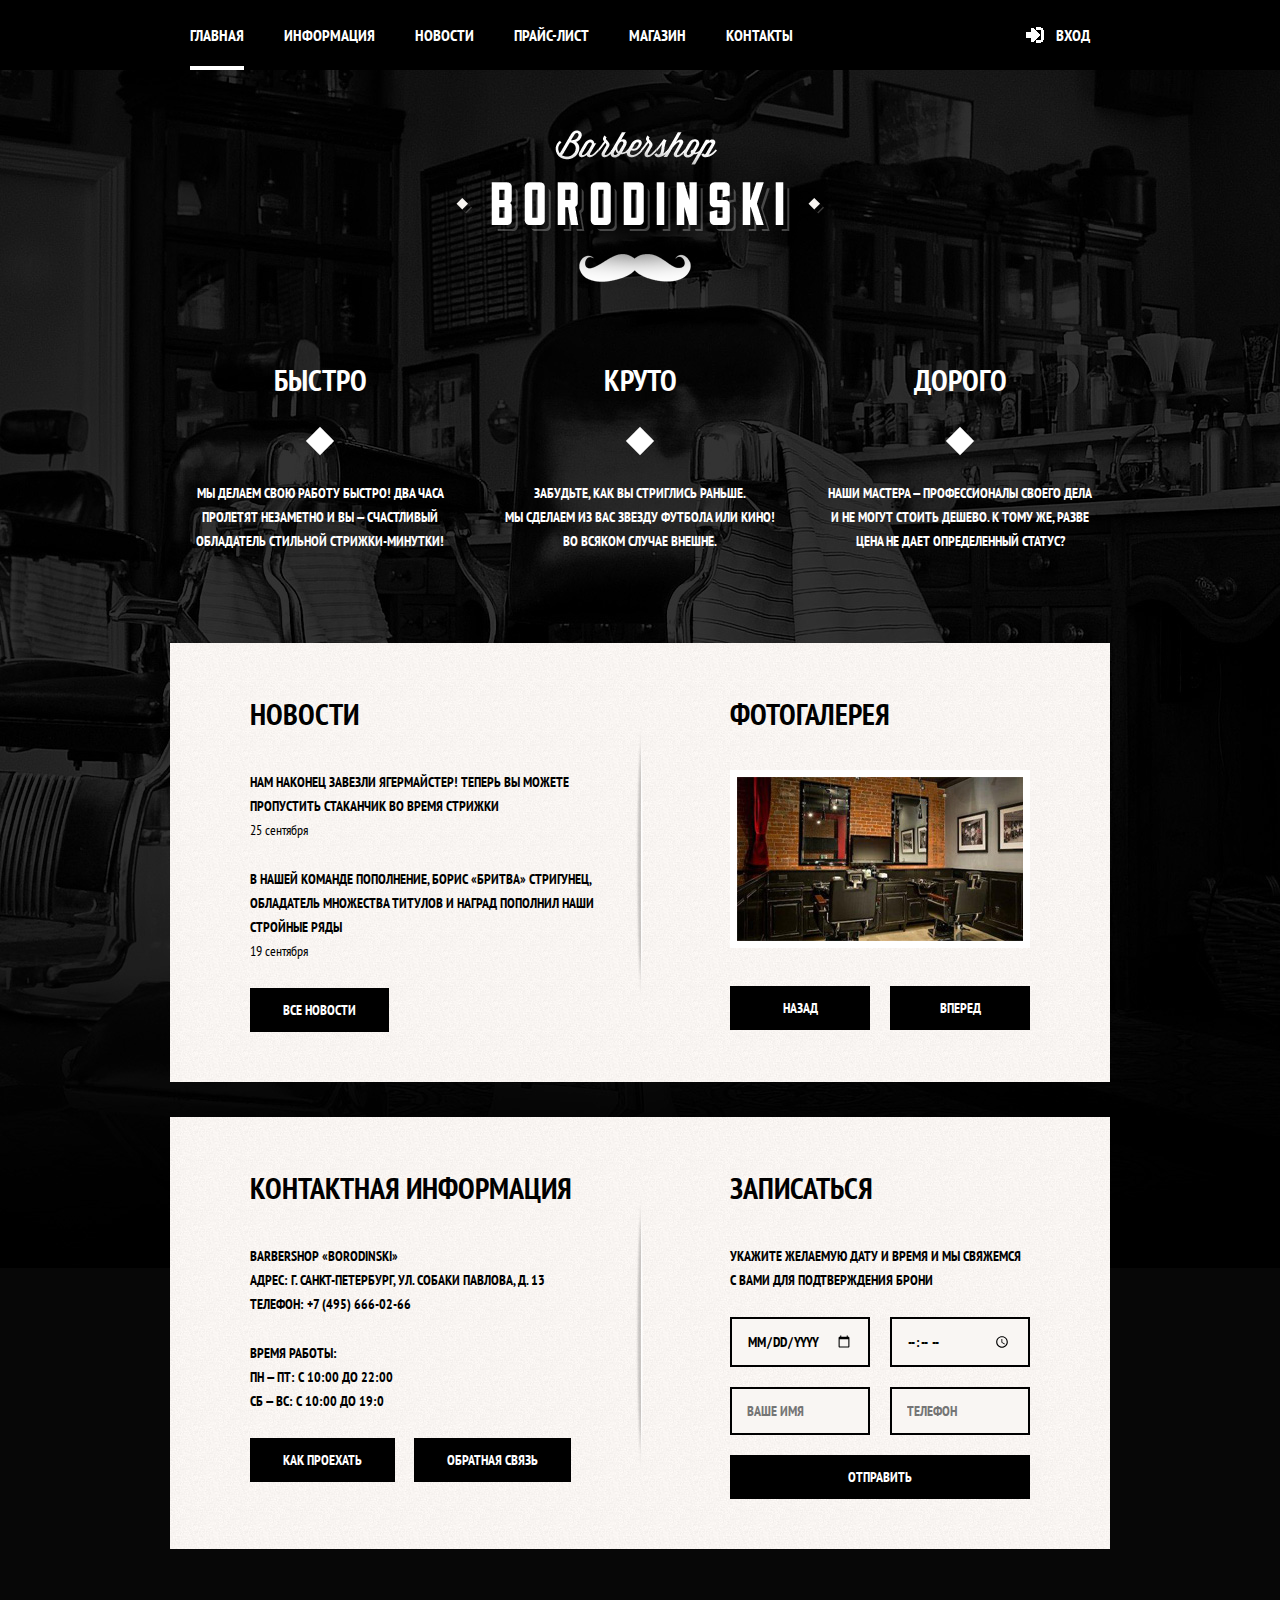
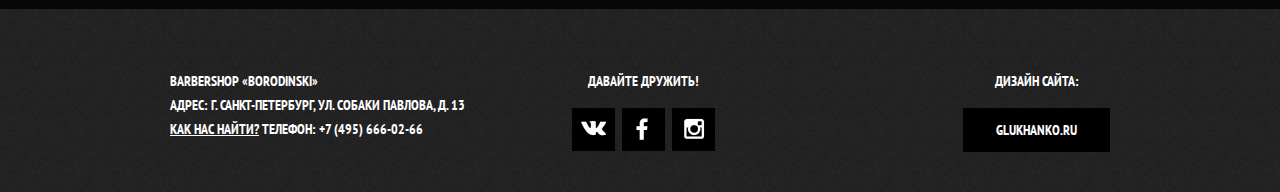
==== index.html @ c50b9272 "Изменен проект - barbershop отдельно. Добавлена микроразметка в футер. Перешел на Less." ====
<!DOCTYPE html>
<html>
  <head>
    <meta charset="utf-8">
    <title>Барбершоп «Бородинский»</title>
    <link href='http://fonts.googleapis.com/css?family=PT+Sans+Narrow:400,700&subset=latin,cyrillic' rel='stylesheet' type='text/css'>
    <link href="css/normalize.css" rel="stylesheet">
    <link href="css/style.css" rel="stylesheet">
  </head>
  <body class="body-index">
    <header class="main-header">
      <div class="container clearfix">
        <nav class="main-navigation">
          <ul>
            <li class="active"><a href="#">Главная</a></li>
            <li><a href="#">Информация</a></li>
            <li><a href="#">Новости</a></li>
            <li><a href="price.html">Прайс-лист</a></li>
            <li><a href="catalog.html">Магазин</a></li>
            <li><a href="#">Контакты</a></li>
          </ul>
        </nav>
        <div class="user-block">
          <a href="#" class="login">Вход</a>
        </div>
      </div>
    </header>

    <div class="container">
      <figure class="logo">
        <img src="img/logo.png" width="368" height="204" alt="Barbershoop Borodinski">
      </figure>
      <section class="features-row clearfix">
        <div class="features-item">
          <div class="features-title">Быстро</div>
          <p>Мы&nbsp;делаем свою работу быстро! Два часа пролетят незаметно и&nbsp;вы&nbsp;&mdash; счастливый обладатель стильной стрижки-минутки!</p>
        </div>
        <div class="features-item">
          <div class="features-title">Круто</div>
          <p>Забудьте, как вы&nbsp;стриглись раньше. Мы&nbsp;сделаем из&nbsp;вас звезду футбола или кино! Во&nbsp;всяком случае внешне.</p>
        </div>
        <div class="features-item">
          <div class="features-title">Дорого</div>
          <p>Наши мастера&nbsp;&mdash; профессионалы своего дела и&nbsp;не&nbsp;могут стоить дешево. К&nbsp;тому&nbsp;же, разве цена не&nbsp;дает определенный статус?</p>
        </div>
      </section>
      <div class="index-content clearfix">
        <section class="content-column-left">
          <h2 class="content-column-title">Новости</h2>
          <ul class="news-preview">
            <li>
              Нам наконец завезли Ягермайстер! Теперь вы&nbsp;можете пропустить стаканчик во&nbsp;время стрижки<br>
              <time datetime="2013-09-25">25 сентября</time>
            </li>
            <li>
              В&nbsp;нашей команде пополнение, Борис &laquo;Бритва&raquo; Стригунец, обладатель множества титулов и&nbsp;наград пополнил наши стройные ряды<br>
              <time datetime="2013-09-19">19 сентября</time>
            </li>
          </ul>
          <a href="#" class="btn">Все новости</a>
        </section>
        <section class="content-column-right">
          <h2 class="content-column-title">Фотогалерея</h2>
          <div class="gallery">
            <figure class="gallery-content">
              <img src="img/photo-1.jpg" width="328" height="164" alt="Салон Barbershop">
            </figure>
            <button class="btn gallery-prev">Назад</button>
            <button class="btn gallery-next">Вперед</button>
          </div>
        </section>
      </div>
      <div class="index-content clearfix">
        <section class="content-column-left">
          <div class="main-contacts">
            <h2 class="content-column-title">Контактная информация</h2>
            <p>
              Barbershop «Borodinski»<br>
              Адрес: г. Санкт-Петербург, ул. Собаки Павлова, д. 13<br>
              Телефон: +7 (495) 666-02-66
            </p>
            <p>
              Время работы:<br>
              пн — пт: с 10:00 до 22:00<br>
              сб — вс: с 10:00 до 19:0
            </p>
            <a href="#" class="btn">Как проехать</a>
            <a href="#" class="btn">Обратная связь</a>
          </div>
        </section>
        <section class="content-column-right">
          <div class="appointment-form">
            <h2 class="content-column-title">Записаться</h2>
            <p>Укажите желаемую дату и&nbsp;время и&nbsp;мы&nbsp;свяжемся с&nbsp;вами для подтверждения брони</p>
            <form action="" method="post">
              <input type="date" name="date" value="" placeholder="Дата">
              <input type="time" name="time" value="" placeholder="Время">
              <input type="text" name="name" value="" placeholder="Ваше имя">
              <input type="tel" name="phone" value="" placeholder="Телефон">
              <button type="submit" class="btn">Отправить</button>
            </form>
          </div>
        </section>
      </div>
    </div>

    <footer class="main-footer">
      <div class="container clearfix">
        <section class="footer-contacts" itemscope itemtype="http://schema.org/Organization">
          <span itemprop="name">Barbershop «Borodinski»</span>
          <div itemprop="address" itemscope itemtype="http://schema.org/PostalAddress">адрес: <span itemprop="addressLocality">г. Санкт-Петербург</span>, <span itemprop="streetAddress">ул. Собаки Павлова, д. 13</span></div>
          <a href="#">Как нас найти?</a>
          телефон: <span itemprop="telephone">+7 (495) 666-02-66</span>
        </section>
        <section class="footer-social">
          <p>Давайте дружить!</p>
          <a href="#" class="social-btn social-btn-vk">Вконтакте</a>
          <a href="#" class="social-btn social-btn-fb">Фейсбук</a>
          <a href="#" class="social-btn social-btn-inst">Инстаграм</a>
        </section>
        <section class="footer-copyright">
          <p>Дизайн сайта:</p>
          <a href="#" class="btn">glukhanko.ru</a>
        </section>
      </div>
    </footer>
  </body>
</html>
---- css/style.css ----
/*===================================
=            $Содержание            =
===================================*/
/**
*
* Содержание
* Общие стили
* Header
* Главная
* Footer
**/
/*====================================
=            $Общие стили            =
====================================*/
body {
  font-size: 14px;
  line-height: 24px;
  font-family: "PT Sans Narrow", sans-serif;
  font-weight: bold;
  text-transform: uppercase;
  min-width: 960px;
}
.body-index {
  color: #ffffff;
  background: #070707 url("../img/bg-index-body.jpg") no-repeat center top;
}
.body-inner {
  color: #000000;
  background: #f8f5f2;
}
.clearfix:after {
  content: "";
  display: table;
  clear: both;
}
figure {
  margin: 0;
  padding: 0;
}
.container {
  width: 940px;
  margin: 0 auto;
  padding: 0 10px;
}
.btn {
  display: inline-block;
  vertical-align: top;
  padding: 10px 33px;
  margin-right: 16px;
  font-size: inherit;
  font-family: inherit;
  font-weight: inherit;
  line-height: inherit;
  text-decoration: none;
  text-transform: uppercase;
  text-align: center;
  color: #ffffff;
  background: #000000;
  border: none;
  outline: none;
  cursor: pointer;
}
.btn:hover,
.btn:active {
  background: #663d15;
}
.btn:disabled {
  cursor: default;
  opacity: 0.5;
}
.btn:disabled:hover {
  background: #000000;
}
/*-----  End of $Общие стили  ------*/
/*===============================
=            $Header            =
===============================*/
.main-header {
  margin-bottom: 60px;
  background: #000000;
  color: #ffffff;
}
.main-navigation {
  float: left;
  width: 780px;
}
.main-navigation ul {
  margin: 0;
  padding: 0;
  list-style: none;
  font-size: 0;
}
.main-navigation li {
  display: inline-block;
  vertical-align: top;
  font-size: 16px;
  line-height: 20px;
}
.main-navigation a {
  display: block;
  padding: 25px 20px;
  text-decoration: none;
  color: #ffffff;
}
.main-navigation a:hover,
.main-navigation a:active {
  background-color: #242424;
}
.main-navigation .active a {
  position: relative;
}
.main-navigation .active a:hover {
  background: none;
}
.main-navigation .active a:after {
  content: "";
  position: absolute;
  bottom: 0;
  left: 20px;
  right: 20px;
  height: 4px;
  background: #ffffff;
}
.user-block {
  float: right;
  max-width: 140px;
}
.login {
  position: relative;
  display: inline-block;
  vertical-align: top;
  padding: 25px 20px;
  padding-left: 50px;
  font-size: 16px;
  line-height: 20px;
  text-decoration: none;
  color: #ffffff;
}
.login:before {
  content: "";
  width: 18px;
  height: 18px;
  position: absolute;
  background: transparent url("../img/sprite.png") no-repeat;
  background-position: -476px 0;
  top: 27px;
  left: 20px;
}
.login:hover,
.login:active {
  background-color: #242424;
}
.login:hover:before {
  opacity: 0.3;
}
/*-----  End of $Header  ------*/
/*================================
=            $Главная            =
================================*/
.main-container {
  margin: 30px auto;
}
.logo {
  width: 368px;
  height: 204px;
  margin: 0 auto;
  margin-bottom: 25px;
}
.logo img {
  width: 368px;
  height: 204px;
}
.features-row {
  margin-bottom: 80px;
}
.features-item {
  float: left;
  width: 300px;
  margin-right: 20px;
  text-align: center;
}
.features-item:last-child {
  margin-right: 0;
}
.features-title {
  position: relative;
  padding-bottom: 50px;
  margin-bottom: 30px;
  font-size: 30px;
  line-height: 42px;
}
.features-title:after {
  content: "";
  position: absolute;
  display: block;
  width: 20px;
  height: 20px;
  background: #ffffff;
  bottom: 0%;
  left: 50%;
  margin-left: -10px;
  transform: rotate(45deg);
}
.features-item p {
  margin: 10px;
}
.index-content {
  margin-bottom: 35px;
  padding: 50px 80px;
  background: url("../img/bg-index-content-shadow.png") no-repeat center, #f8f5f2 url("../img/bg-index-content.jpg") repeat;
  color: #000000;
}
.content-column-left {
  float: left;
  width: 350px;
}
.content-column-right {
  float: right;
  width: 300px;
}
.content-column-title {
  margin: 0;
  margin-bottom: 35px;
  font-size: 30px;
  line-height: 42px;
}
.news-preview {
  list-style: none;
  margin: 0;
  padding: 0;
}
.news-preview li {
  margin-bottom: 25px;
}
.news-preview time {
  text-transform: none;
  font-weight: normal;
}
.gallery {
  height: 260px;
  position: relative;
}
.gallery-content {
  height: 164px;
  margin: 0;
  border: 7px solid #ffffff;
  background: #cccccc;
}
.gallery-content img {
  width: 286px;
  height: 164px;
}
.gallery .btn {
  width: 140px;
  margin: 0;
  position: absolute;
  bottom: 0;
}
.gallery-prev {
  left: 0;
}
.gallery-next {
  right: 0;
}
.index-content p {
  margin: 0;
  margin-bottom: 25px;
}
.appointment-form input {
  float: left;
  margin-right: 20px;
  margin-bottom: 20px;
  width: 106px;
  padding: 10px 15px;
  border: 2px solid #000000;
  font-family: inherit;
  font-size: inherit;
  line-height: inherit;
  text-transform: uppercase;
  color: #000000;
  background: #f9f6f3;
  outline: none;
}
.appointment-form input:nth-child(2n) {
  margin-right: 0;
}
.appointment-form input:focus {
  border: 2px solid #663d15;
}
.appointment-form .btn {
  clear: both;
  width: 100%;
}
/*-----  End of $Главная  ------*/
/*===============================
=            $Footer            =
===============================*/
.main-footer {
  margin-top: 60px;
  padding-top: 60px;
  padding-bottom: 40px;
  background: #232323 url("../img/bg-footer.jpg") repeat;
  color: #ffffff;
}
.footer-contacts {
  float: left;
  width: 320px;
  margin-right: 80px;
}
.footer-contacts a {
  color: #ffffff;
}
.footer-contacts a:hover {
  text-decoration: none;
}
.footer-social {
  float: left;
  text-align: center;
}
.footer-social p {
  margin: 0;
  margin-bottom: 15px;
}
.social-btn {
  margin: 0 2px;
  display: inline-block;
  vertical-align: top;
  width: 43px;
  height: 43px;
  font-size: 0;
  text-decoration: none;
  background: #000000 url("../img/sprite.png") no-repeat;
}
.social-btn:hover {
  background-color: #ffffff;
}
.social-btn-vk {
  background-position: -322px 12px;
}
.social-btn-fb {
  background-position: -220px 10px;
}
.social-btn-inst {
  background-position: -129px 10px;
}
.social-btn-vk:hover {
  background-position: -268px 12px;
}
.social-btn-fb:hover {
  background-position: -177px 10px;
}
.social-btn-inst:hover {
  background-position: -78px 10px;
}
.footer-copyright {
  float: right;
  max-width: 320px;
}
.footer-copyright p {
  margin: 0;
  margin-bottom: 15px;
  text-align: center;
}
.footer-copyright .btn {
  margin-right: 0;
}
.footer-copyright .btn:hover {
  color: #000000;
  background: #ffffff;
}
/*-----  End of $Footer  ------*/
/*===================================
=            $Прайс-лист            =
===================================*/
.breadcrumbs li {
  display: inline-block;
}
.info-content {
  margin-bottom: 40px;
}
.info-content:last-child {
  margin-bottom: 0;
}
.info-content-left,
.info-content-right {
  width: 470px;
  float: left;
  /* для оформления */
  min-height: 210px;
}
.heading {
  /* для оформления */
  min-height: 150px;
}
/*-----  End of $Прайс-лист  ------*/
/* для каталога */
.catalog-filter {
  /* display: inline-block; */
  float: left;
  width: 220px;
}
/* -для оформления- */
.catalog-filter label {
  display: block;
}
.catalog-products {
  float: right;
  width: 700px;
  font-size: 0;
}
.catalog-product {
  font-size: 14px;
  display: inline-block;
  width: 210px;
  vertical-align: top;
}
.catalog-product-photo {
  width: 200px;
  height: 130px;
}
.catalog-product-heading a {
  display: block;
}
.catalog-product-price {
  display: inline-block;
}
.catalog-pagination {
  display: block;
  font-size: 14px;
}
.catalog-pagination li {
  display: inline-block;
}
/* item */
.product-photos {
  float: left;
  width: 500px;
  font-size: 0px;
}
.main-product-photo {
  margin: 10px;
}
.additional-product-photo {
  display: inline-block;
  width: 150px;
  margin: 10px 5px;
}
.product-info {
  float: right;
  width: 420px;
}
.product-price {
  display: inline-block;
}
.product-model {
  float: right;
}
.product-stock-status {
  display: inline-block;
}
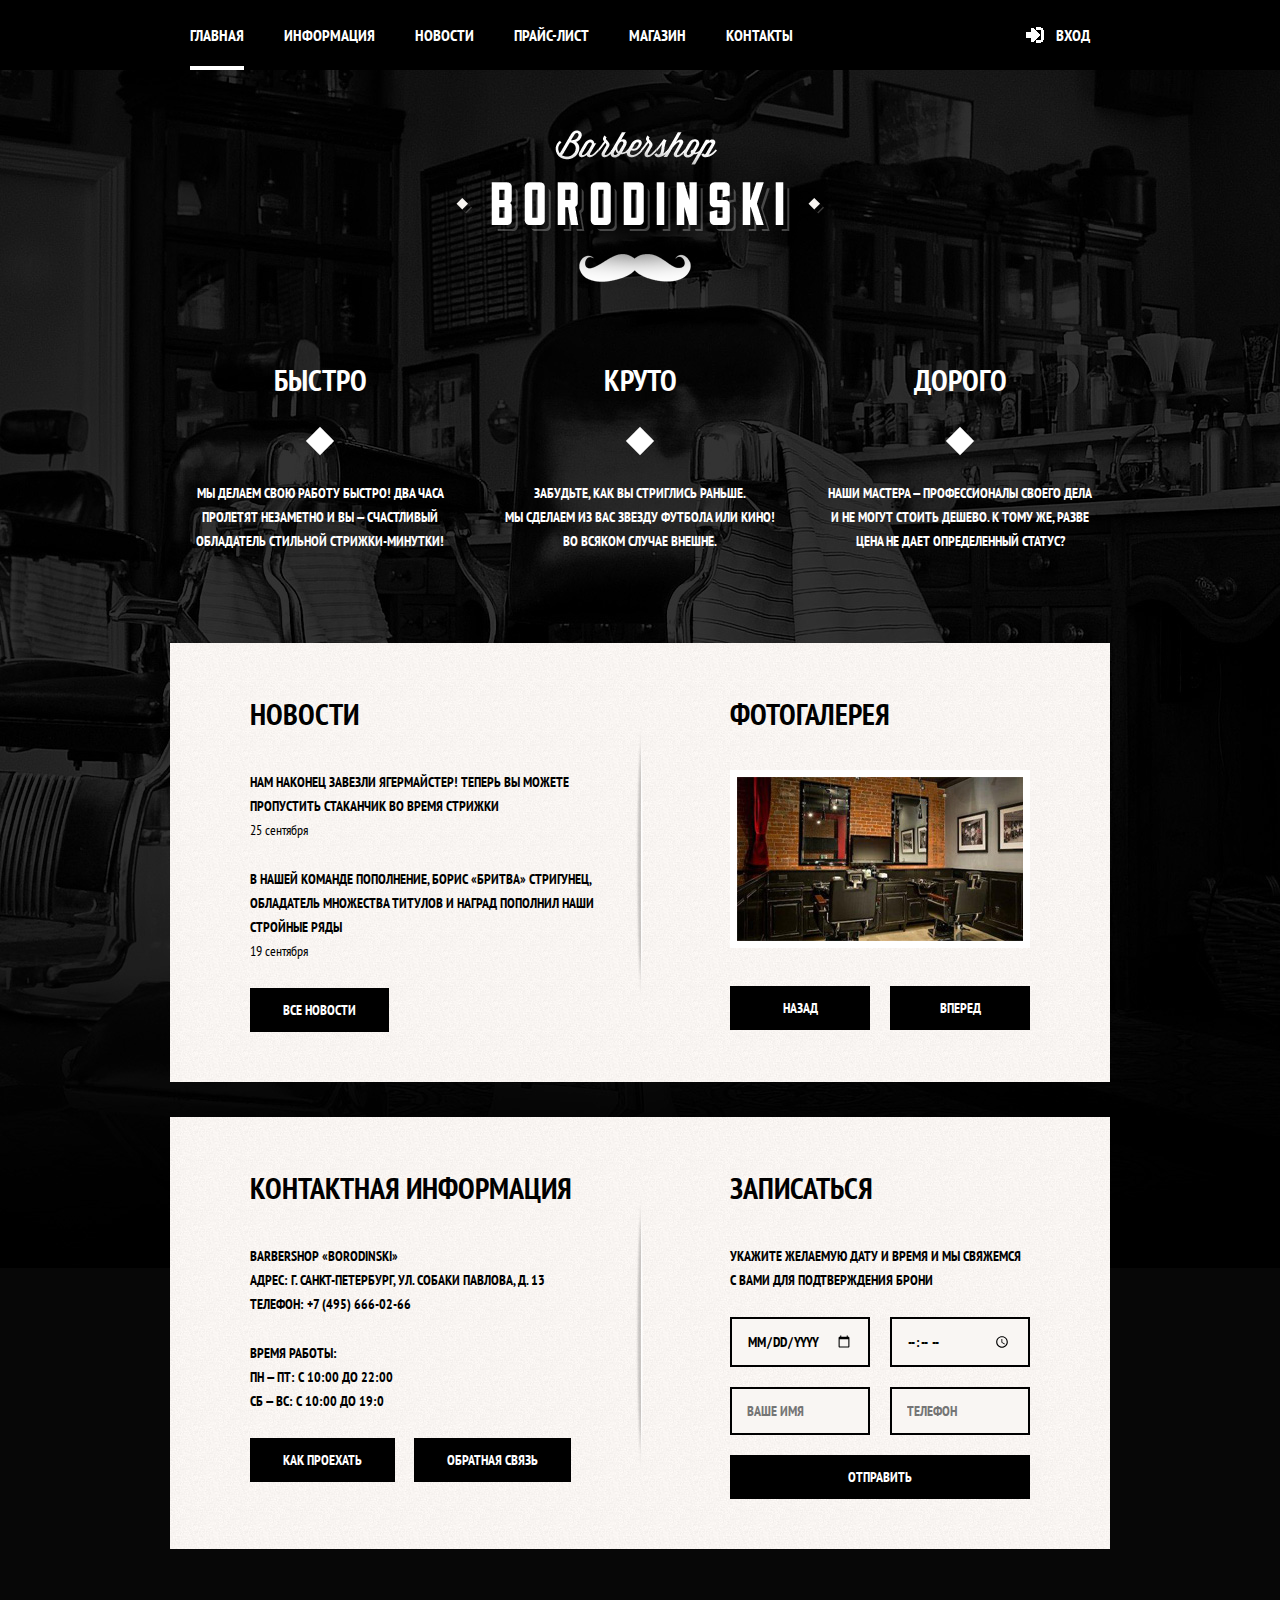
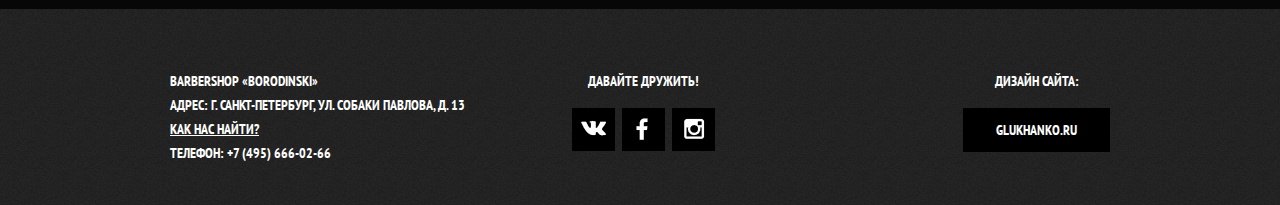
==== commit f8bd2f07: "Добавлены правки. Сделана часть верстки прайса" ====
--- a/index.html
+++ b/index.html
@@ -1,128 +1,128 @@
 <!DOCTYPE html>
 <html>
-  <head>
-    <meta charset="utf-8">
-    <title>Барбершоп «Бородинский»</title>
-    <link href='http://fonts.googleapis.com/css?family=PT+Sans+Narrow:400,700&subset=latin,cyrillic' rel='stylesheet' type='text/css'>
-    <link href="css/normalize.css" rel="stylesheet">
-    <link href="css/style.css" rel="stylesheet">
-  </head>
-  <body class="body-index">
-    <header class="main-header">
-      <div class="container clearfix">
-        <nav class="main-navigation">
-          <ul>
-            <li class="active"><a href="#">Главная</a></li>
-            <li><a href="#">Информация</a></li>
-            <li><a href="#">Новости</a></li>
-            <li><a href="price.html">Прайс-лист</a></li>
-            <li><a href="catalog.html">Магазин</a></li>
-            <li><a href="#">Контакты</a></li>
-          </ul>
-        </nav>
-        <div class="user-block">
-          <a href="#" class="login">Вход</a>
+    <head>
+        <meta charset="utf-8">
+        <title>Барбершоп «Бородинский»</title>
+        <link href='http://fonts.googleapis.com/css?family=PT+Sans+Narrow:400,700&subset=latin,cyrillic' rel='stylesheet' type='text/css'>
+        <link href="css/normalize.css" rel="stylesheet">
+        <link href="css/style.css" rel="stylesheet">
+    </head>
+    <body class="body-index">
+        <header class="main-header">
+            <div class="container clearfix">
+                <nav class="main-navigation">
+                    <ul>
+                        <li class="active"><a href="#">Главная</a></li>
+                        <li><a href="#">Информация</a></li>
+                        <li><a href="#">Новости</a></li>
+                        <li><a href="price.html">Прайс-лист</a></li>
+                        <li><a href="catalog.html">Магазин</a></li>
+                        <li><a href="#">Контакты</a></li>
+                    </ul>
+                </nav>
+                <div class="user-block">
+                    <a href="#" class="login">Вход</a>
+                </div>
+            </div>
+        </header>
+
+        <div class="container">
+            <figure class="logo">
+                <img src="img/logo.png" width="368" height="204" alt="Barbershoop Borodinski">
+            </figure>
+            <section class="features-row clearfix">
+                <div class="features-item">
+                    <div class="features-title">Быстро</div>
+                    <p>Мы&nbsp;делаем свою работу быстро! Два часа пролетят незаметно и&nbsp;вы&nbsp;&mdash; счастливый обладатель стильной стрижки-минутки!</p>
+                </div>
+                <div class="features-item">
+                    <div class="features-title">Круто</div>
+                    <p>Забудьте, как вы&nbsp;стриглись раньше. Мы&nbsp;сделаем из&nbsp;вас звезду футбола или кино! Во&nbsp;всяком случае внешне.</p>
+                </div>
+                <div class="features-item">
+                    <div class="features-title">Дорого</div>
+                    <p>Наши мастера&nbsp;&mdash; профессионалы своего дела и&nbsp;не&nbsp;могут стоить дешево. К&nbsp;тому&nbsp;же, разве цена не&nbsp;дает определенный статус?</p>
+                </div>
+            </section>
+            <div class="index-content clearfix">
+                <section class="content-column-left">
+                    <h2 class="content-column-title">Новости</h2>
+                    <ul class="news-preview">
+                        <li>
+                            Нам наконец завезли Ягермайстер! Теперь вы&nbsp;можете пропустить стаканчик во&nbsp;время стрижки<br>
+                            <time datetime="2013-09-25">25 сентября</time>
+                        </li>
+                        <li>
+                            В&nbsp;нашей команде пополнение, Борис &laquo;Бритва&raquo; Стригунец, обладатель множества титулов и&nbsp;наград пополнил наши стройные ряды<br>
+                            <time datetime="2013-09-19">19 сентября</time>
+                        </li>
+                    </ul>
+                    <a href="#" class="btn">Все новости</a>
+                </section>
+                <section class="content-column-right">
+                    <h2 class="content-column-title">Фотогалерея</h2>
+                    <div class="gallery">
+                        <figure class="gallery-content">
+                            <img src="img/photo-1.jpg" width="328" height="164" alt="Салон Barbershop">
+                        </figure>
+                        <button class="btn gallery-prev">Назад</button>
+                        <button class="btn gallery-next">Вперед</button>
+                    </div>
+                </section>
+            </div>
+            <div class="index-content clearfix">
+                <section class="content-column-left">
+                    <div class="main-contacts">
+                        <h2 class="content-column-title">Контактная информация</h2>
+                        <p>
+                            Barbershop «Borodinski»<br>
+                            Адрес: г. Санкт-Петербург, ул. Собаки Павлова, д. 13<br>
+                            Телефон: +7 (495) 666-02-66
+                        </p>
+                        <p>
+                            Время работы:<br>
+                            пн — пт: с 10:00 до 22:00<br>
+                            сб — вс: с 10:00 до 19:0
+                        </p>
+                        <a href="#" class="btn">Как проехать</a>
+                        <a href="#" class="btn">Обратная связь</a>
+                    </div>
+                </section>
+                <section class="content-column-right">
+                    <div class="appointment-form">
+                        <h2 class="content-column-title">Записаться</h2>
+                        <p>Укажите желаемую дату и&nbsp;время и&nbsp;мы&nbsp;свяжемся с&nbsp;вами для подтверждения брони</p>
+                        <form action="" method="post">
+                            <input type="date" name="date" value="" placeholder="Дата">
+                            <input type="time" name="time" value="" placeholder="Время">
+                            <input type="text" name="name" value="" placeholder="Ваше имя">
+                            <input type="tel" name="phone" value="" placeholder="Телефон">
+                            <button type="submit" class="btn">Отправить</button>
+                        </form>
+                    </div>
+                </section>
+            </div>
         </div>
-      </div>
-    </header>
 
-    <div class="container">
-      <figure class="logo">
-        <img src="img/logo.png" width="368" height="204" alt="Barbershoop Borodinski">
-      </figure>
-      <section class="features-row clearfix">
-        <div class="features-item">
-          <div class="features-title">Быстро</div>
-          <p>Мы&nbsp;делаем свою работу быстро! Два часа пролетят незаметно и&nbsp;вы&nbsp;&mdash; счастливый обладатель стильной стрижки-минутки!</p>
-        </div>
-        <div class="features-item">
-          <div class="features-title">Круто</div>
-          <p>Забудьте, как вы&nbsp;стриглись раньше. Мы&nbsp;сделаем из&nbsp;вас звезду футбола или кино! Во&nbsp;всяком случае внешне.</p>
-        </div>
-        <div class="features-item">
-          <div class="features-title">Дорого</div>
-          <p>Наши мастера&nbsp;&mdash; профессионалы своего дела и&nbsp;не&nbsp;могут стоить дешево. К&nbsp;тому&nbsp;же, разве цена не&nbsp;дает определенный статус?</p>
-        </div>
-      </section>
-      <div class="index-content clearfix">
-        <section class="content-column-left">
-          <h2 class="content-column-title">Новости</h2>
-          <ul class="news-preview">
-            <li>
-              Нам наконец завезли Ягермайстер! Теперь вы&nbsp;можете пропустить стаканчик во&nbsp;время стрижки<br>
-              <time datetime="2013-09-25">25 сентября</time>
-            </li>
-            <li>
-              В&nbsp;нашей команде пополнение, Борис &laquo;Бритва&raquo; Стригунец, обладатель множества титулов и&nbsp;наград пополнил наши стройные ряды<br>
-              <time datetime="2013-09-19">19 сентября</time>
-            </li>
-          </ul>
-          <a href="#" class="btn">Все новости</a>
-        </section>
-        <section class="content-column-right">
-          <h2 class="content-column-title">Фотогалерея</h2>
-          <div class="gallery">
-            <figure class="gallery-content">
-              <img src="img/photo-1.jpg" width="328" height="164" alt="Салон Barbershop">
-            </figure>
-            <button class="btn gallery-prev">Назад</button>
-            <button class="btn gallery-next">Вперед</button>
-          </div>
-        </section>
-      </div>
-      <div class="index-content clearfix">
-        <section class="content-column-left">
-          <div class="main-contacts">
-            <h2 class="content-column-title">Контактная информация</h2>
-            <p>
-              Barbershop «Borodinski»<br>
-              Адрес: г. Санкт-Петербург, ул. Собаки Павлова, д. 13<br>
-              Телефон: +7 (495) 666-02-66
-            </p>
-            <p>
-              Время работы:<br>
-              пн — пт: с 10:00 до 22:00<br>
-              сб — вс: с 10:00 до 19:0
-            </p>
-            <a href="#" class="btn">Как проехать</a>
-            <a href="#" class="btn">Обратная связь</a>
-          </div>
-        </section>
-        <section class="content-column-right">
-          <div class="appointment-form">
-            <h2 class="content-column-title">Записаться</h2>
-            <p>Укажите желаемую дату и&nbsp;время и&nbsp;мы&nbsp;свяжемся с&nbsp;вами для подтверждения брони</p>
-            <form action="" method="post">
-              <input type="date" name="date" value="" placeholder="Дата">
-              <input type="time" name="time" value="" placeholder="Время">
-              <input type="text" name="name" value="" placeholder="Ваше имя">
-              <input type="tel" name="phone" value="" placeholder="Телефон">
-              <button type="submit" class="btn">Отправить</button>
-            </form>
-          </div>
-        </section>
-      </div>
-    </div>
-
-    <footer class="main-footer">
-      <div class="container clearfix">
-        <section class="footer-contacts" itemscope itemtype="http://schema.org/Organization">
-          <span itemprop="name">Barbershop «Borodinski»</span>
-          <div itemprop="address" itemscope itemtype="http://schema.org/PostalAddress">адрес: <span itemprop="addressLocality">г. Санкт-Петербург</span>, <span itemprop="streetAddress">ул. Собаки Павлова, д. 13</span></div>
-          <a href="#">Как нас найти?</a>
-          телефон: <span itemprop="telephone">+7 (495) 666-02-66</span>
-        </section>
-        <section class="footer-social">
-          <p>Давайте дружить!</p>
-          <a href="#" class="social-btn social-btn-vk">Вконтакте</a>
-          <a href="#" class="social-btn social-btn-fb">Фейсбук</a>
-          <a href="#" class="social-btn social-btn-inst">Инстаграм</a>
-        </section>
-        <section class="footer-copyright">
-          <p>Дизайн сайта:</p>
-          <a href="#" class="btn">glukhanko.ru</a>
-        </section>
-      </div>
-    </footer>
-  </body>
+        <footer class="main-footer">
+            <div class="container clearfix">
+                <section class="footer-contacts" itemscope itemtype="http://schema.org/Organization">
+                    <span itemprop="name">Barbershop «Borodinski»</span>
+                    <div itemprop="address" itemscope itemtype="http://schema.org/PostalAddress">адрес: <span itemprop="addressLocality">г. Санкт-Петербург</span>, <span itemprop="streetAddress">ул. Собаки Павлова, д. 13</span></div>
+                    <a href="#">Как нас найти?</a>
+                    телефон: <span itemprop="telephone">+7 (495) 666-02-66</span>
+                </section>
+                <section class="footer-social">
+                    <p>Давайте дружить!</p>
+                    <a href="#" class="social-btn social-btn-vk">Вконтакте</a>
+                    <a href="#" class="social-btn social-btn-fb">Фейсбук</a>
+                    <a href="#" class="social-btn social-btn-inst">Инстаграм</a>
+                </section>
+                <section class="footer-copyright">
+                    <p>Дизайн сайта:</p>
+                    <a href="#" class="btn">glukhanko.ru</a>
+                </section>
+            </div>
+        </footer>
+    </body>
 </html>--- a/css/style.css
+++ b/css/style.css
@@ -71,6 +71,16 @@
 .btn:disabled:hover {
   background: #000000;
 }
+h1 {
+  font-size: 30px;
+  margin-bottom: 30px;
+}
+h2,
+h3 {
+  font-size: 24px;
+  line-height: 30px;
+  margin-bottom: 28px;
+}
 /*-----  End of $Общие стили  ------*/
 /*===============================
 =            $Header            =
@@ -309,6 +319,7 @@
 }
 .footer-contacts a {
   color: #ffffff;
+  display: block;
 }
 .footer-contacts a:hover {
   text-decoration: none;
@@ -372,8 +383,32 @@
 /*===================================
 =            $Прайс-лист            =
 ===================================*/
+.breadcrumbs {
+  margin-bottom: 60px;
+}
+.breadcrumbs ul {
+  list-style: none;
+  margin: 0;
+  padding: 0;
+}
 .breadcrumbs li {
   display: inline-block;
+  margin-right: 40px;
+  position: relative;
+}
+.breadcrumbs li:nth-child(n + 2):before {
+  content: "";
+  position: absolute;
+  width: 10px;
+  height: 10px;
+  left: -27px;
+  top: 6px;
+  background: #000000;
+  transform: rotate(45deg);
+}
+.breadcrumbs a {
+  text-decoration: none;
+  color: #000000;
 }
 .info-content {
   margin-bottom: 40px;
@@ -381,16 +416,49 @@
 .info-content:last-child {
   margin-bottom: 0;
 }
-.info-content-left,
-.info-content-right {
-  width: 470px;
-  float: left;
-  /* для оформления */
-  min-height: 210px;
+.info-content-part {
+  width: 390px;
+  float: left;
+}
+.info-content-part:nth-child(2n) {
+  float: right;
 }
 .heading {
-  /* для оформления */
-  min-height: 150px;
+  font-size: 48px;
+  line-height: 48px;
+  text-align: center;
+  position: relative;
+  margin-bottom: 75px;
+}
+.heading:before,
+.heading:after {
+  content: "";
+  width: 160px;
+  height: 2px;
+  background: #000000;
+  position: absolute;
+  top: 24px;
+}
+.headingbefore {
+  left: 0px;
+}
+.headingafter {
+  right: 0px;
+}
+.content-price-table {
+  border-collapse: collapse;
+  border: 2px solid #000000;
+  width: 100%;
+}
+.content-price-table td,
+.content-price-table th {
+  border: 2px solid #000000;
+  padding: 14px;
+  width: 50%;
+}
+.content-price-table td:nth-child(2n),
+.content-price-table th:nth-child(2n) {
+  text-align: center;
 }
 /*-----  End of $Прайс-лист  ------*/
 /* для каталога */
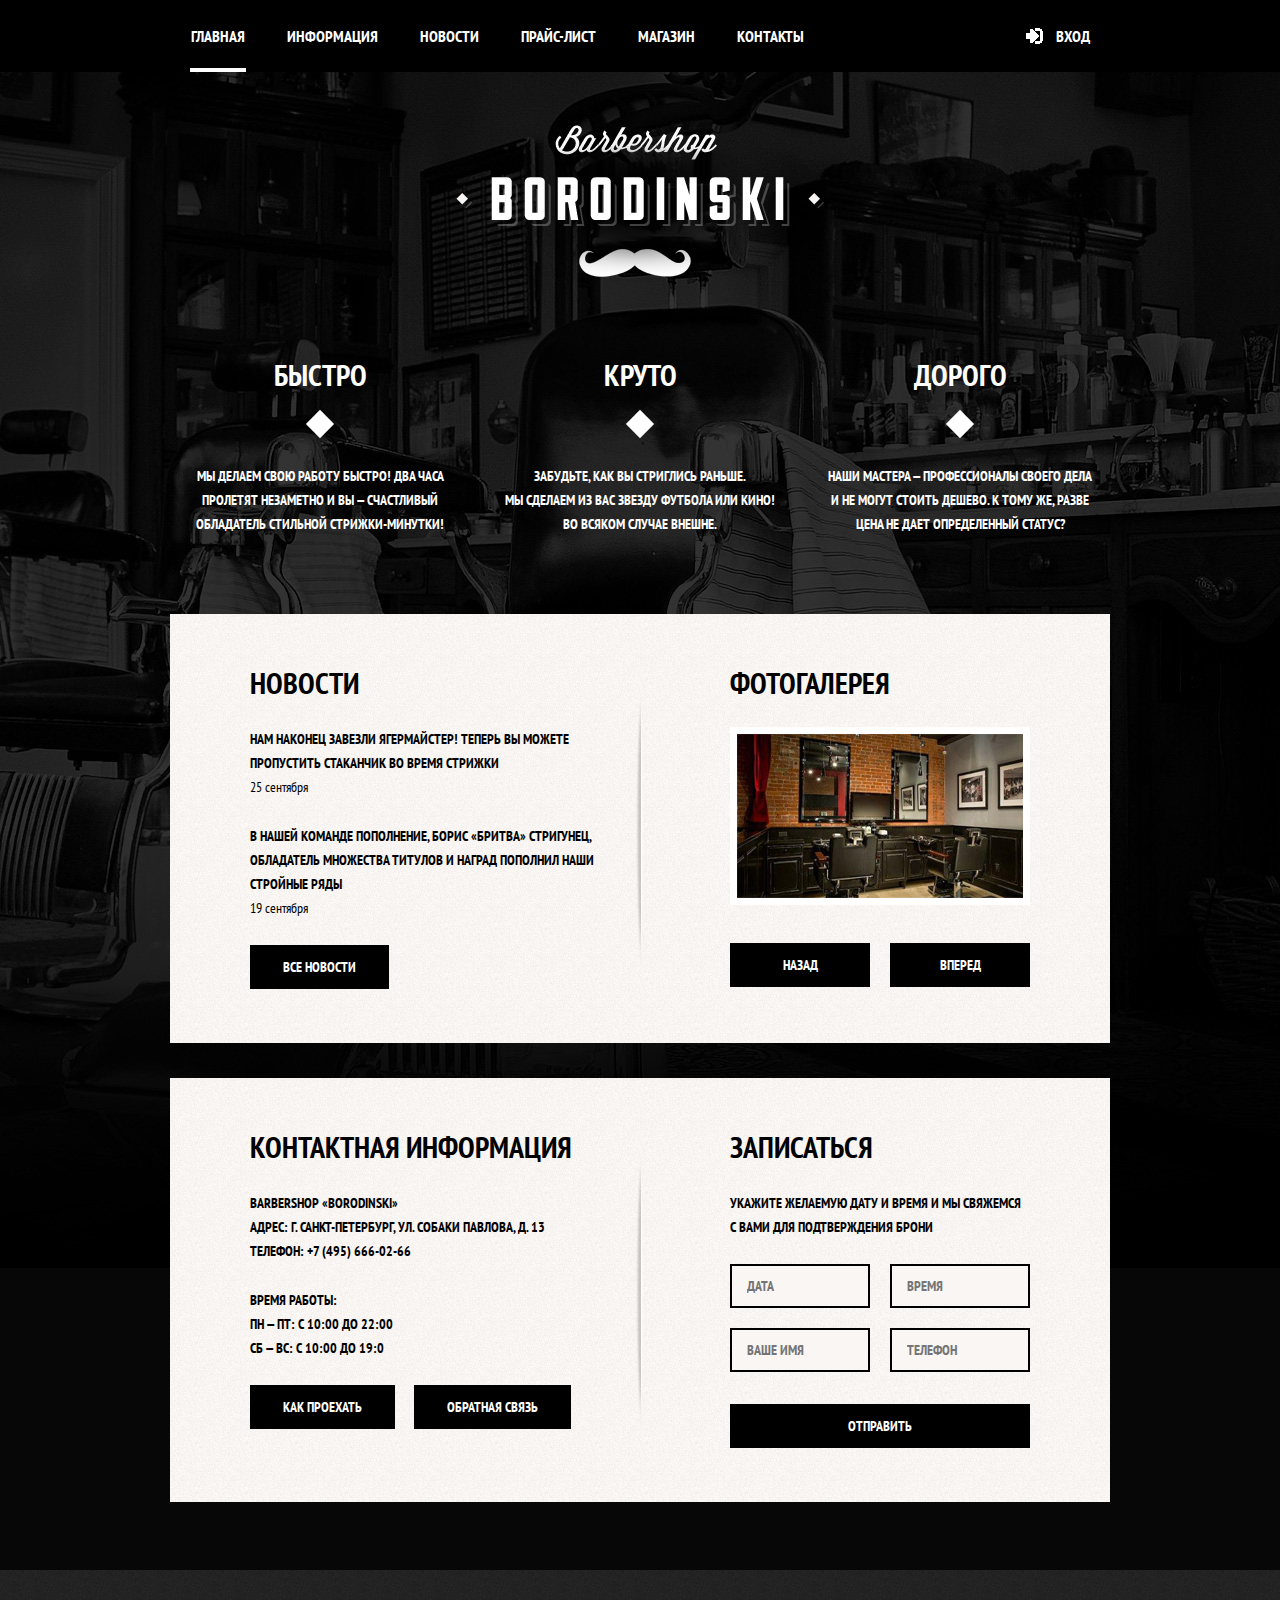
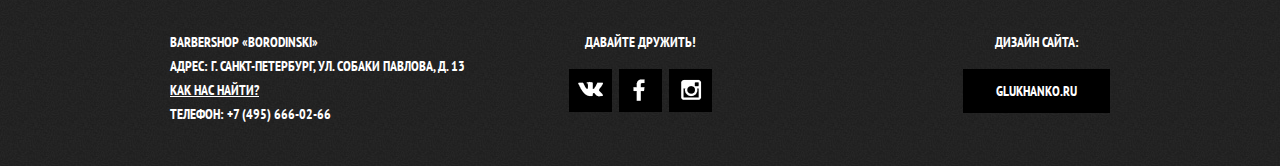
==== commit 31972839: "Сверстана главная, прайс-лист. Частично-магазин." ====
--- a/index.html
+++ b/index.html
@@ -25,84 +25,86 @@
                 </div>
             </div>
         </header>
-
-        <div class="container">
-            <figure class="logo">
-                <img src="img/logo.png" width="368" height="204" alt="Barbershoop Borodinski">
-            </figure>
-            <section class="features-row clearfix">
-                <div class="features-item">
-                    <div class="features-title">Быстро</div>
-                    <p>Мы&nbsp;делаем свою работу быстро! Два часа пролетят незаметно и&nbsp;вы&nbsp;&mdash; счастливый обладатель стильной стрижки-минутки!</p>
-                </div>
-                <div class="features-item">
-                    <div class="features-title">Круто</div>
-                    <p>Забудьте, как вы&nbsp;стриглись раньше. Мы&nbsp;сделаем из&nbsp;вас звезду футбола или кино! Во&nbsp;всяком случае внешне.</p>
-                </div>
-                <div class="features-item">
-                    <div class="features-title">Дорого</div>
-                    <p>Наши мастера&nbsp;&mdash; профессионалы своего дела и&nbsp;не&nbsp;могут стоить дешево. К&nbsp;тому&nbsp;же, разве цена не&nbsp;дает определенный статус?</p>
-                </div>
-            </section>
-            <div class="index-content clearfix">
-                <section class="content-column-left">
-                    <h2 class="content-column-title">Новости</h2>
-                    <ul class="news-preview">
-                        <li>
-                            Нам наконец завезли Ягермайстер! Теперь вы&nbsp;можете пропустить стаканчик во&nbsp;время стрижки<br>
-                            <time datetime="2013-09-25">25 сентября</time>
-                        </li>
-                        <li>
-                            В&nbsp;нашей команде пополнение, Борис &laquo;Бритва&raquo; Стригунец, обладатель множества титулов и&nbsp;наград пополнил наши стройные ряды<br>
-                            <time datetime="2013-09-19">19 сентября</time>
-                        </li>
-                    </ul>
-                    <a href="#" class="btn">Все новости</a>
-                </section>
-                <section class="content-column-right">
-                    <h2 class="content-column-title">Фотогалерея</h2>
-                    <div class="gallery">
-                        <figure class="gallery-content">
-                            <img src="img/photo-1.jpg" width="328" height="164" alt="Салон Barbershop">
-                        </figure>
-                        <button class="btn gallery-prev">Назад</button>
-                        <button class="btn gallery-next">Вперед</button>
+        
+        <main class="index-main">
+            <div class="container">
+                <figure class="logo">
+                    <img src="img/logo.png" width="368" height="204" alt="Barbershoop Borodinski">
+                </figure>
+                <section class="features-row clearfix">
+                    <div class="features-item">
+                        <div class="features-title">Быстро</div>
+                        <p>Мы&nbsp;делаем свою работу быстро! Два часа пролетят незаметно и&nbsp;вы&nbsp;&mdash; счастливый обладатель стильной стрижки-минутки!</p>
+                    </div>
+                    <div class="features-item">
+                        <div class="features-title">Круто</div>
+                        <p>Забудьте, как вы&nbsp;стриглись раньше. Мы&nbsp;сделаем из&nbsp;вас звезду футбола или кино! Во&nbsp;всяком случае внешне.</p>
+                    </div>
+                    <div class="features-item">
+                        <div class="features-title">Дорого</div>
+                        <p>Наши мастера&nbsp;&mdash; профессионалы своего дела и&nbsp;не&nbsp;могут стоить дешево. К&nbsp;тому&nbsp;же, разве цена не&nbsp;дает определенный статус?</p>
                     </div>
                 </section>
+                <div class="index-content clearfix">
+                    <section class="content-column-left">
+                        <h2 class="content-column-title">Новости</h2>
+                        <ul class="news-preview">
+                            <li>
+                                Нам наконец завезли Ягермайстер! Теперь вы&nbsp;можете пропустить стаканчик во&nbsp;время стрижки<br>
+                                <time datetime="2013-09-25">25 сентября</time>
+                            </li>
+                            <li>
+                                В&nbsp;нашей команде пополнение, Борис &laquo;Бритва&raquo; Стригунец, обладатель множества титулов и&nbsp;наград пополнил наши стройные ряды<br>
+                                <time datetime="2013-09-19">19 сентября</time>
+                            </li>
+                        </ul>
+                        <a href="#" class="btn">Все новости</a>
+                    </section>
+                    <section class="content-column-right">
+                        <h2 class="content-column-title">Фотогалерея</h2>
+                        <div class="gallery">
+                            <figure class="gallery-content">
+                                <img src="img/photo-1.jpg" width="328" height="164" alt="Салон Barbershop">
+                            </figure>
+                            <button class="btn gallery-prev">Назад</button>
+                            <button class="btn gallery-next">Вперед</button>
+                        </div>
+                    </section>
+                </div>
+                <div class="index-content clearfix">
+                    <section class="content-column-left">
+                        <div class="main-contacts">
+                            <h2 class="content-column-title">Контактная информация</h2>
+                            <p>
+                                Barbershop «Borodinski»<br>
+                                Адрес: г. Санкт-Петербург, ул. Собаки Павлова, д. 13<br>
+                                Телефон: +7 (495) 666-02-66
+                            </p>
+                            <p>
+                                Время работы:<br>
+                                пн — пт: с 10:00 до 22:00<br>
+                                сб — вс: с 10:00 до 19:0
+                            </p>
+                            <a href="#" class="btn">Как проехать</a>
+                            <a href="#" class="btn">Обратная связь</a>
+                        </div>
+                    </section>
+                    <section class="content-column-right">
+                        <div class="appointment-form">
+                            <h2 class="content-column-title">Записаться</h2>
+                            <p>Укажите желаемую дату и&nbsp;время и&nbsp;мы&nbsp;свяжемся с&nbsp;вами для подтверждения брони</p>
+                            <form action="" method="post">
+                                <input type="text" name="date" value="" placeholder="Дата">
+                                <input type="text" name="time" value="" placeholder="Время">
+                                <input type="text" name="name" value="" placeholder="Ваше имя">
+                                <input type="tel" name="phone" value="" placeholder="Телефон">
+                                <button type="submit" class="btn">Отправить</button>
+                            </form>
+                        </div>
+                    </section>
+                </div>
             </div>
-            <div class="index-content clearfix">
-                <section class="content-column-left">
-                    <div class="main-contacts">
-                        <h2 class="content-column-title">Контактная информация</h2>
-                        <p>
-                            Barbershop «Borodinski»<br>
-                            Адрес: г. Санкт-Петербург, ул. Собаки Павлова, д. 13<br>
-                            Телефон: +7 (495) 666-02-66
-                        </p>
-                        <p>
-                            Время работы:<br>
-                            пн — пт: с 10:00 до 22:00<br>
-                            сб — вс: с 10:00 до 19:0
-                        </p>
-                        <a href="#" class="btn">Как проехать</a>
-                        <a href="#" class="btn">Обратная связь</a>
-                    </div>
-                </section>
-                <section class="content-column-right">
-                    <div class="appointment-form">
-                        <h2 class="content-column-title">Записаться</h2>
-                        <p>Укажите желаемую дату и&nbsp;время и&nbsp;мы&nbsp;свяжемся с&nbsp;вами для подтверждения брони</p>
-                        <form action="" method="post">
-                            <input type="date" name="date" value="" placeholder="Дата">
-                            <input type="time" name="time" value="" placeholder="Время">
-                            <input type="text" name="name" value="" placeholder="Ваше имя">
-                            <input type="tel" name="phone" value="" placeholder="Телефон">
-                            <button type="submit" class="btn">Отправить</button>
-                        </form>
-                    </div>
-                </section>
-            </div>
-        </div>
+        </main>
 
         <footer class="main-footer">
             <div class="container clearfix">
--- a/css/style.css
+++ b/css/style.css
@@ -6,8 +6,11 @@
 * Содержание
 * Общие стили
 * Header
+* Footer
 * Главная
-* Footer
+* Прайс-лист
+* Магазин
+* Товар
 **/
 /*====================================
 =            $Общие стили            =
@@ -26,7 +29,7 @@
 }
 .body-inner {
   color: #000000;
-  background: #f8f5f2;
+  background: #f8f5f2 url("../img/bg-inner-body.jpg") repeat;
 }
 .clearfix:after {
   content: "";
@@ -73,7 +76,8 @@
 }
 h1 {
   font-size: 30px;
-  margin-bottom: 30px;
+  line-height: 42px;
+  margin-bottom: 20px;
 }
 h2,
 h3 {
@@ -86,9 +90,12 @@
 =            $Header            =
 ===============================*/
 .main-header {
-  margin-bottom: 60px;
+  margin-bottom: 53px;
   background: #000000;
   color: #ffffff;
+}
+.inner-page .main-header {
+  margin-bottom: 55px;
 }
 .main-navigation {
   float: left;
@@ -108,7 +115,7 @@
 }
 .main-navigation a {
   display: block;
-  padding: 25px 20px;
+  padding: 26px 21px;
   text-decoration: none;
   color: #ffffff;
 }
@@ -139,7 +146,7 @@
   position: relative;
   display: inline-block;
   vertical-align: top;
-  padding: 25px 20px;
+  padding: 26px 20px;
   padding-left: 50px;
   font-size: 16px;
   line-height: 20px;
@@ -152,7 +159,7 @@
   height: 18px;
   position: absolute;
   background: transparent url("../img/sprite.png") no-repeat;
-  background-position: -476px 0;
+  background-position: -477px 1px;
   top: 27px;
   left: 20px;
 }
@@ -164,11 +171,90 @@
   opacity: 0.3;
 }
 /*-----  End of $Header  ------*/
+/*===============================
+=            $Footer            =
+===============================*/
+.main-footer {
+  margin-top: 60px;
+  padding-top: 60px;
+  padding-bottom: 40px;
+  background: #232323 url("../img/bg-footer.jpg") repeat;
+  color: #ffffff;
+}
+.footer-contacts {
+  float: left;
+  width: 320px;
+  margin-right: 77px;
+}
+.footer-contacts a {
+  color: #ffffff;
+  display: block;
+}
+.footer-contacts a:hover {
+  text-decoration: none;
+}
+.footer-social {
+  float: left;
+  text-align: center;
+}
+.footer-social p {
+  margin: 0;
+  margin-bottom: 15px;
+}
+.social-btn {
+  margin: 0 2px;
+  display: inline-block;
+  vertical-align: top;
+  width: 43px;
+  height: 43px;
+  font-size: 0;
+  text-decoration: none;
+  background: #000000 url("../img/sprite.png") no-repeat;
+}
+.social-btn:hover {
+  background-color: #ffffff;
+}
+.social-btn-vk {
+  background-position: -322px 12px;
+}
+.social-btn-fb {
+  background-position: -220px 10px;
+}
+.social-btn-inst {
+  background-position: -129px 10px;
+}
+.social-btn-vk:hover {
+  background-position: -268px 12px;
+}
+.social-btn-fb:hover {
+  background-position: -177px 10px;
+}
+.social-btn-inst:hover {
+  background-position: -78px 10px;
+}
+.footer-copyright {
+  float: right;
+  max-width: 320px;
+}
+.footer-copyright p {
+  margin: 0;
+  margin-bottom: 15px;
+  text-align: center;
+}
+.footer-copyright .btn {
+  margin-right: 0;
+}
+.footer-copyright .btn:hover {
+  color: #000000;
+  background: #ffffff;
+}
+/*-----  End of $Footer  ------*/
 /*================================
 =            $Главная            =
 ================================*/
-.main-container {
-  margin: 30px auto;
+.index-main {
+  margin: 0 auto;
+  margin-bottom: 68px;
 }
 .logo {
   width: 368px;
@@ -181,7 +267,7 @@
   height: 204px;
 }
 .features-row {
-  margin-bottom: 80px;
+  margin-bottom: 68px;
 }
 .features-item {
   float: left;
@@ -194,7 +280,7 @@
 }
 .features-title {
   position: relative;
-  padding-bottom: 50px;
+  padding-bottom: 38px;
   margin-bottom: 30px;
   font-size: 30px;
   line-height: 42px;
@@ -216,7 +302,10 @@
 }
 .index-content {
   margin-bottom: 35px;
-  padding: 50px 80px;
+  padding-top: 48px;
+  padding-bottom: 54px;
+  padding-right: 80px;
+  padding-left: 80px;
   background: url("../img/bg-index-content-shadow.png") no-repeat center, #f8f5f2 url("../img/bg-index-content.jpg") repeat;
   color: #000000;
 }
@@ -230,7 +319,7 @@
 }
 .content-column-title {
   margin: 0;
-  margin-bottom: 35px;
+  margin-bottom: 23px;
   font-size: 30px;
   line-height: 42px;
 }
@@ -281,7 +370,7 @@
   margin-right: 20px;
   margin-bottom: 20px;
   width: 106px;
-  padding: 10px 15px;
+  padding: 8px 15px;
   border: 2px solid #000000;
   font-family: inherit;
   font-size: inherit;
@@ -300,91 +389,19 @@
 .appointment-form .btn {
   clear: both;
   width: 100%;
+  margin-top: 12px;
 }
 /*-----  End of $Главная  ------*/
-/*===============================
-=            $Footer            =
-===============================*/
-.main-footer {
-  margin-top: 60px;
-  padding-top: 60px;
-  padding-bottom: 40px;
-  background: #232323 url("../img/bg-footer.jpg") repeat;
-  color: #ffffff;
-}
-.footer-contacts {
-  float: left;
-  width: 320px;
-  margin-right: 80px;
-}
-.footer-contacts a {
-  color: #ffffff;
-  display: block;
-}
-.footer-contacts a:hover {
-  text-decoration: none;
-}
-.footer-social {
-  float: left;
-  text-align: center;
-}
-.footer-social p {
-  margin: 0;
-  margin-bottom: 15px;
-}
-.social-btn {
-  margin: 0 2px;
-  display: inline-block;
-  vertical-align: top;
-  width: 43px;
-  height: 43px;
-  font-size: 0;
-  text-decoration: none;
-  background: #000000 url("../img/sprite.png") no-repeat;
-}
-.social-btn:hover {
-  background-color: #ffffff;
-}
-.social-btn-vk {
-  background-position: -322px 12px;
-}
-.social-btn-fb {
-  background-position: -220px 10px;
-}
-.social-btn-inst {
-  background-position: -129px 10px;
-}
-.social-btn-vk:hover {
-  background-position: -268px 12px;
-}
-.social-btn-fb:hover {
-  background-position: -177px 10px;
-}
-.social-btn-inst:hover {
-  background-position: -78px 10px;
-}
-.footer-copyright {
-  float: right;
-  max-width: 320px;
-}
-.footer-copyright p {
-  margin: 0;
-  margin-bottom: 15px;
-  text-align: center;
-}
-.footer-copyright .btn {
-  margin-right: 0;
-}
-.footer-copyright .btn:hover {
-  color: #000000;
-  background: #ffffff;
-}
-/*-----  End of $Footer  ------*/
 /*===================================
 =            $Прайс-лист            =
 ===================================*/
-.breadcrumbs {
-  margin-bottom: 60px;
+.inner-page-title {
+  margin-bottom: 45px;
+}
+.inner-page-title h1 {
+  margin: 0;
+  margin-bottom: 15px;
+  padding: 0;
 }
 .breadcrumbs ul {
   list-style: none;
@@ -392,105 +409,178 @@
   padding: 0;
 }
 .breadcrumbs li {
-  display: inline-block;
-  margin-right: 40px;
-  position: relative;
-}
-.breadcrumbs li:nth-child(n + 2):before {
+  display: inline;
+  padding-right: 35px;
+  position: relative;
+}
+.breadcrumbs li:after {
   content: "";
   position: absolute;
-  width: 10px;
-  height: 10px;
-  left: -27px;
-  top: 6px;
+  width: 8px;
+  height: 8px;
+  top: 3px;
+  right: 15px;
   background: #000000;
   transform: rotate(45deg);
+}
+.breadcrumbs li:last-child {
+  color: #aba9a7;
+}
+.breadcrumbs li:last-child:after {
+  display: none;
 }
 .breadcrumbs a {
   text-decoration: none;
   color: #000000;
 }
-.info-content {
-  margin-bottom: 40px;
-}
-.info-content:last-child {
-  margin-bottom: 0;
-}
-.info-content-part {
-  width: 390px;
-  float: left;
-}
-.info-content-part:nth-child(2n) {
-  float: right;
-}
-.heading {
-  font-size: 48px;
-  line-height: 48px;
-  text-align: center;
-  position: relative;
-  margin-bottom: 75px;
-}
-.heading:before,
-.heading:after {
-  content: "";
-  width: 160px;
-  height: 2px;
-  background: #000000;
-  position: absolute;
-  top: 24px;
-}
-.headingbefore {
-  left: 0px;
-}
-.headingafter {
-  right: 0px;
+.breadcrumbs a:hover {
+  text-decoration: underline;
+}
+.info-content p {
+  margin: 14px 0;
 }
 .content-price-table {
+  margin-top: 32px;
   border-collapse: collapse;
-  border: 2px solid #000000;
   width: 100%;
 }
 .content-price-table td,
 .content-price-table th {
   border: 2px solid #000000;
-  padding: 14px;
+  padding: 8px 15px;
   width: 50%;
 }
 .content-price-table td:nth-child(2n),
 .content-price-table th:nth-child(2n) {
   text-align: center;
 }
+.heading {
+  margin-top: 45px;
+  margin-bottom: 15px;
+  text-align: center;
+}
+.heading h2 {
+  font-size: 48px;
+  line-height: 48px;
+  margin: 0;
+  display: inline;
+  padding: 0 25px;
+  position: relative;
+  z-index: 2;
+  background: #f8f5f2 url("../img/bg-inner-body.jpg") repeat;
+}
+.heading:after {
+  content: "";
+  display: block;
+  border-bottom: 2px solid #000000;
+  position: relative;
+  top: -25px;
+  z-index: 1;
+}
+.uncompressed-list {
+  margin: 14px 0;
+  padding: 0;
+  list-style: none;
+}
+.uncompressed-list li {
+  position: relative;
+  margin-bottom: 13px;
+  padding-left: 20px;
+}
+.uncompressed-list li:before {
+  content: "";
+  position: absolute;
+  top: 8px;
+  left: 0;
+  width: 8px;
+  height: 8px;
+  background: #000000;
+  transform: rotate(45deg);
+}
+.info-content-row {
+  margin: 0;
+}
+.info-content-row h2 {
+  margin-top: 45px;
+  margin-bottom: 13px;
+}
+.info-content-part {
+  float: left;
+  width: 460px;
+}
+.info-content-part h2 {
+  margin-top: 45px;
+  margin-bottom: 26px;
+}
+.info-content-part:nth-of-type(2n+1) {
+  margin-right: 20px;
+}
+.short-text {
+  padding-right: 80px;
+}
 /*-----  End of $Прайс-лист  ------*/
-/* для каталога */
+/*================================
+=            $Магазин            =
+================================*/
 .catalog-filter {
-  /* display: inline-block; */
   float: left;
   width: 220px;
 }
-/* -для оформления- */
 .catalog-filter label {
   display: block;
 }
 .catalog-products {
   float: right;
-  width: 700px;
+  width: 720px;
   font-size: 0;
+  padding-top: 7px;
 }
 .catalog-product {
   font-size: 14px;
-  display: inline-block;
-  width: 210px;
+  line-height: 18px;
+  display: inline-block;
   vertical-align: top;
+  width: 220px;
+  margin-left: 20px;
+  margin-bottom: 20px;
+  background: #ffffff;
+  box-shadow: 0 0 15px 0 #000000;
 }
 .catalog-product-photo {
-  width: 200px;
-  height: 130px;
-}
-.catalog-product-heading a {
+  width: 220px;
+  height: 165px;
+}
+.product-link {
   display: block;
+  color: #000000;
+  text-decoration: none;
+}
+.product-link:hover {
+  text-decoration: underline;
+}
+.product-link-item {
+  text-transform: none;
+}
+.catalog-product-info {
+  padding-top: 15px;
+  padding-bottom: 17px;
+  padding-left: 17px;
+  padding-right: 17px;
+}
+.catalog-product-buy {
+  margin-top: 10px;
+}
+.btn-buy {
+  padding: 13px 18px;
+  margin-right: 0;
 }
 .catalog-product-price {
   display: inline-block;
+  vertical-align: top;
+  padding: 13px;
+  background: #e5e5e5;
+  text-align: center;
+  width: 70px;
 }
 .catalog-pagination {
   display: block;
@@ -499,7 +589,10 @@
 .catalog-pagination li {
   display: inline-block;
 }
-/* item */
+/*-----  End of $Магазин  ------*/
+/*==============================
+=            $Товар            =
+==============================*/
 .product-photos {
   float: left;
   width: 500px;
